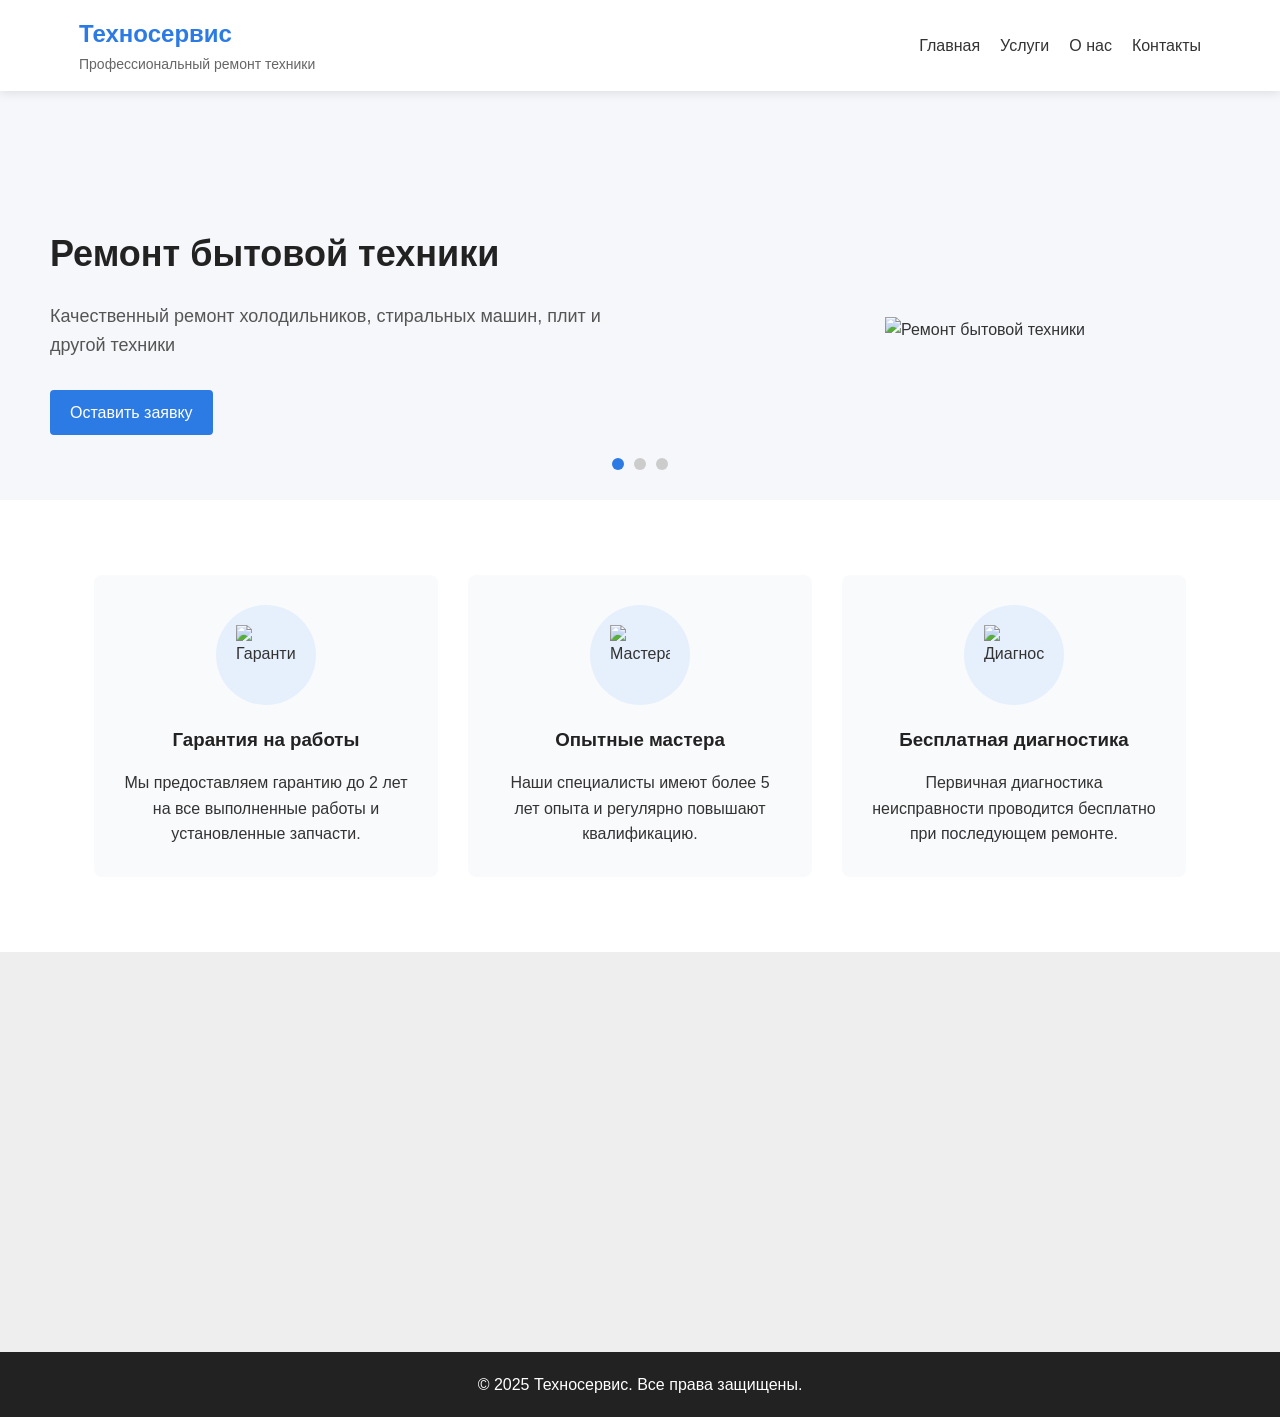
==== index.html @ a93a63fd "Add files via upload" ====
<!DOCTYPE html>
<html lang="ru">
<head>
    <meta charset="UTF-8">
    <meta name="viewport" content="width=device-width, initial-scale=1.0">
    <title>Техносервис - ремонт техники любой сложности</title>
    <link rel="stylesheet" href="styles.css">
</head>
<body>
    <header class="header">
        <div class="container">
            <div class="logo">
                <h1>Техносервис</h1>
                <p>Профессиональный ремонт техники</p>
            </div>
            <nav class="nav">
                <ul>
                    <li><a href="index.html">Главная</a></li>
                    <li><a href="services.html">Услуги</a></li>
                    <li><a href="#">О нас</a></li>
                    <li><a href="#">Контакты</a></li>
                </ul>
            </nav>
        </div>
    </header>

    <section class="slider">
        <div class="slider-container">
            <div class="slide active">
                <div class="slide-content">
                    <h2>Ремонт бытовой техники</h2>
                    <p>Качественный ремонт холодильников, стиральных машин, плит и другой техники</p>
                    <a href="services.html#contact-form" class="btn">Оставить заявку</a>
                </div>
                <div class="slide-image">
                    <img src="https://avatars.mds.yandex.net/get-altay/5115998/2a0000018f51aba031b1cdc7cc3578f9920d/XXL_height" alt="Ремонт бытовой техники">
                </div>
            </div>
        </div>
        <div class="slider-dots">
            <span class="dot active"></span>
            <span class="dot"></span>
            <span class="dot"></span>
        </div>
    </section>

    <section class="info-blocks">
        <div class="container">
            <div class="info-block">
                <div class="info-icon">
                    <img src="https://promotors.pro/wp-content/uploads/2017/08/garantee357x200.png" alt="Гарантия">
                </div>
                <h3>Гарантия на работы</h3>
                <p>Мы предоставляем гарантию до 2 лет на все выполненные работы и установленные запчасти.</p>
            </div>

            <div class="info-block">
                <div class="info-icon">
                    <img src="https://cdn1.youla.io/files/images/780_780/66/e1/66e10d3e5dd6096e0c0e6bc4-2.jpg" alt="Мастера">
                </div>
                <h3>Опытные мастера</h3>
                <p>Наши специалисты имеют более 5 лет опыта и регулярно повышают квалификацию.</p>
            </div>

            <div class="info-block">
                <div class="info-icon">
                    <img src="https://i.pinimg.com/originals/7c/2d/0a/7c2d0a5a8f4198f3ad73e73810cd839d.jpg" alt="Диагностика">
                </div>
                <h3>Бесплатная диагностика</h3>
                <p>Первичная диагностика неисправности проводится бесплатно при последующем ремонте.</p>
            </div>
        </div>
    </section>

    <div class="map-placeholder"></div>

    <footer class="footer">
        <div class="container">
            <p>© 2025 Техносервис. Все права защищены.</p>
        </div>
    </footer>
</body>
</html>
---- styles.css ----
* {
    margin: 0;
    padding: 0;
    box-sizing: border-box;
    font-family: 'Arial', sans-serif;
}

body {
    line-height: 1.6;
    color: #333;
}

.container {
    width: 90%;
    max-width: 1200px;
    margin: 0 auto;
    padding: 0 15px;
}

.btn {
    display: inline-block;
    padding: 10px 20px;
    background-color: #2c7be5;
    color: white;
    text-decoration: none;
    border-radius: 4px;
    transition: background-color 0.3s;
    border: none;
    cursor: pointer;
    font-size: 16px;
}

.btn:hover {
    background-color: #1a68d1;
}

.header {
    background-color: #fff;
    box-shadow: 0 2px 10px rgba(0, 0, 0, 0.1);
    padding: 15px 0;
    position: fixed;
    width: 100%;
    z-index: 1000;
}

.header .container {
    display: flex;
    justify-content: space-between;
    align-items: center;
}

.logo h1 {
    color: #2c7be5;
    font-size: 24px;
}

.logo p {
    font-size: 14px;
    color: #666;
}

.nav ul {
    display: flex;
    list-style: none;
}

.nav ul li {
    margin-left: 20px;
}

.nav ul li a {
    text-decoration: none;
    color: #333;
    font-weight: 500;
    transition: color 0.3s;
}

.nav ul li a:hover {
    color: #2c7be5;
}

.slider {
    padding-top: 80px;
    height: 500px;
    background-color: #f5f7fa;
    position: relative;
    overflow: hidden;
}

.slide {
    display: flex;
    align-items: center;
    justify-content: space-between;
    height: 100%;
    position: absolute;
    width: 100%;
}

.slide-content {
    flex: 1;
    padding: 0 50px;
}

.slide-content h2 {
    font-size: 36px;
    margin-bottom: 20px;
    color: #222;
}

.slide-content p {
    font-size: 18px;
    margin-bottom: 30px;
    color: #555;
}

.slide-image {
    flex: 1;
    height: 100%;
    display: flex;
    align-items: center;
    justify-content: center;
}

.slide-image img {
    max-height: 80%;
    max-width: 80%;
    object-fit: contain;
}

.slider-dots {
    position: absolute;
    bottom: 30px;
    left: 50%;
    transform: translateX(-50%);
    display: flex;
}

.dot {
    width: 12px;
    height: 12px;
    border-radius: 50%;
    background-color: #ccc;
    margin: 0 5px;
    cursor: pointer;
}

.dot.active {
    background-color: #2c7be5;
}

.info-blocks {
    padding: 60px 0;
    background-color: #fff;
}

.info-blocks .container {
    display: flex;
    justify-content: space-between;
    flex-wrap: wrap;
}

.info-block {
    flex: 1;
    min-width: 250px;
    margin: 15px;
    padding: 30px;
    text-align: center;
    background-color: #f9fafc;
    border-radius: 8px;
    transition: transform 0.3s, box-shadow 0.3s;
}

.info-block:hover {
    transform: translateY(-5px);
    box-shadow: 0 5px 15px rgba(0, 0, 0, 0.1);
}

.info-icon {
    width: 100px;
    height: 100px;
    margin: 0 auto 20px;
    display: flex;
    align-items: center;
    justify-content: center;
    background-color: #e6f0fd;
    border-radius: 50%;
}

.info-icon img {
    width: 60px;
    height: 60px;
    object-fit: contain;
}

.info-block h3 {
    margin-bottom: 15px;
    color: #222;
}

.services {
    padding: 80px 0 40px;
    background-color: #f5f7fa;
}

.section-title {
    text-align: center;
    margin-bottom: 40px;
    font-size: 32px;
    color: #222;
}

.search-container {
    display: flex;
    margin-bottom: 20px;
}

.search-input {
    flex: 1;
    padding: 10px 15px;
    border: 1px solid #ddd;
    border-radius: 4px 0 0 4px;
    font-size: 16px;
}

.sort-options {
    display: flex;
    gap: 10px;
    margin-bottom: 20px;
    flex-wrap: wrap;
}

.sort-btn {
    padding: 8px 15px;
    background-color: #f0f4f9;
    border: 1px solid #ddd;
    border-radius: 4px;
    cursor: pointer;
    transition: all 0.3s;
}

.sort-btn:hover {
    background-color: #e0e8f0;
}

.services-grid {
    display: grid;
    grid-template-columns: repeat(auto-fill, minmax(300px, 1fr));
    gap: 30px;
    margin-bottom: 40px;
}

.service-card {
    background-color: #fff;
    border-radius: 8px;
    padding: 25px;
    box-shadow: 0 3px 10px rgba(0, 0, 0, 0.1);
    transition: transform 0.3s;
}

.service-card:hover {
    transform: translateY(-5px);
}

.service-card h3 {
    margin-bottom: 15px;
    color: #222;
}

.service-card p {
    margin-bottom: 15px;
    color: #555;
}

.service-meta {
    display: flex;
    justify-content: space-between;
    margin-bottom: 15px;
}

.service-price {
    font-weight: bold;
    color: #2c7be5;
}

.service-time {
    color: #666;
}

.contact-form {
    padding: 60px 0;
    background-color: #fff;
}

.form {
    max-width: 500px;
    margin: 0 auto;
    display: grid;
    gap: 15px;
}

.form input,
.form select,
.form textarea {
    padding: 12px 15px;
    border: 1px solid #ddd;
    border-radius: 4px;
    font-size: 16px;
    width: 100%;
}

.form textarea {
    min-height: 120px;
    resize: vertical;
}

.footer {
    background-color: #222;
    color: #fff;
    padding: 20px 0;
    text-align: center;
}

.map-placeholder {
    height: 400px;
    background-color: #eee;
}
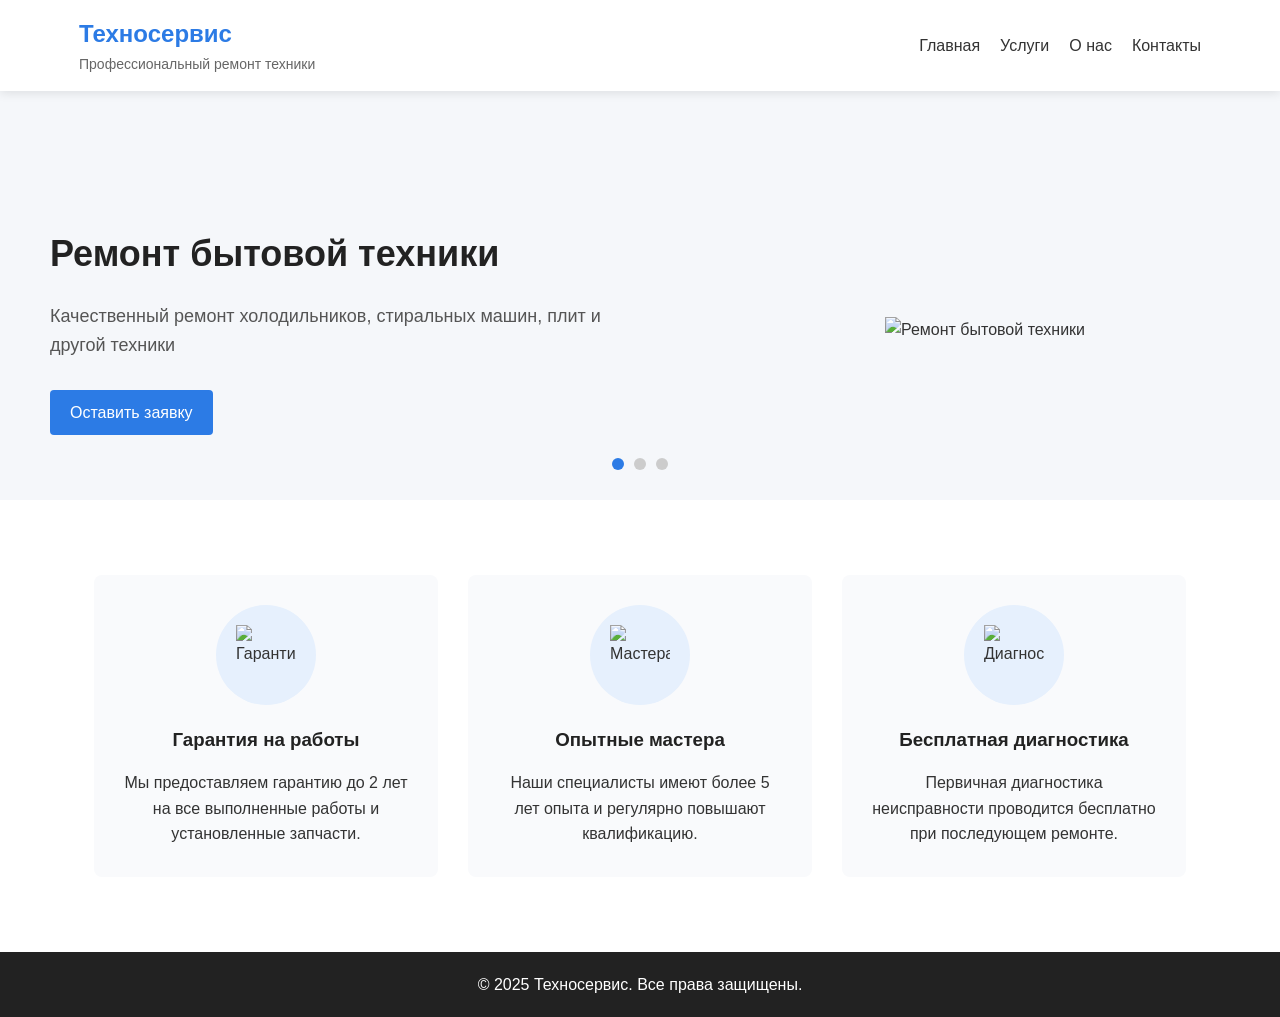
==== commit 2de5cb4f: "Add files via upload" ====
--- a/index.html
+++ b/index.html
@@ -17,8 +17,8 @@
                 <ul>
                     <li><a href="index.html">Главная</a></li>
                     <li><a href="services.html">Услуги</a></li>
-                    <li><a href="#">О нас</a></li>
-                    <li><a href="#">Контакты</a></li>
+                    <li><a href="about.html">О нас</a></li>
+                    <li><a href="contacts.html">Контакты</a></li>
                 </ul>
             </nav>
         </div>
@@ -30,10 +30,10 @@
                 <div class="slide-content">
                     <h2>Ремонт бытовой техники</h2>
                     <p>Качественный ремонт холодильников, стиральных машин, плит и другой техники</p>
-                    <a href="services.html#contact-form" class="btn">Оставить заявку</a>
+                    <a href="contacts.html" class="btn">Оставить заявку</a>
                 </div>
                 <div class="slide-image">
-                    <img src="https://avatars.mds.yandex.net/get-altay/5115998/2a0000018f51aba031b1cdc7cc3578f9920d/XXL_height" alt="Ремонт бытовой техники">
+                    <img src="https://avatars.mds.yandex.net/get-altay/5115998/2a0000018f51aba031b1cdc7cc3578f9920d/XXL_height" alt="Ремонт бытовой техники" loading="lazy">
                 </div>
             </div>
         </div>
@@ -48,7 +48,7 @@
         <div class="container">
             <div class="info-block">
                 <div class="info-icon">
-                    <img src="https://promotors.pro/wp-content/uploads/2017/08/garantee357x200.png" alt="Гарантия">
+                    <img src="https://promotors.pro/wp-content/uploads/2017/08/garantee357x200.png" alt="Гарантия" loading="lazy">
                 </div>
                 <h3>Гарантия на работы</h3>
                 <p>Мы предоставляем гарантию до 2 лет на все выполненные работы и установленные запчасти.</p>
@@ -56,7 +56,7 @@
 
             <div class="info-block">
                 <div class="info-icon">
-                    <img src="https://cdn1.youla.io/files/images/780_780/66/e1/66e10d3e5dd6096e0c0e6bc4-2.jpg" alt="Мастера">
+                    <img src="https://cdn1.youla.io/files/images/780_780/66/e1/66e10d3e5dd6096e0c0e6bc4-2.jpg" alt="Мастера" loading="lazy">
                 </div>
                 <h3>Опытные мастера</h3>
                 <p>Наши специалисты имеют более 5 лет опыта и регулярно повышают квалификацию.</p>
@@ -64,15 +64,13 @@
 
             <div class="info-block">
                 <div class="info-icon">
-                    <img src="https://i.pinimg.com/originals/7c/2d/0a/7c2d0a5a8f4198f3ad73e73810cd839d.jpg" alt="Диагностика">
+                    <img src="https://i.pinimg.com/originals/7c/2d/0a/7c2d0a5a8f4198f3ad73e73810cd839d.jpg" alt="Диагностика" loading="lazy">
                 </div>
                 <h3>Бесплатная диагностика</h3>
                 <p>Первичная диагностика неисправности проводится бесплатно при последующем ремонте.</p>
             </div>
         </div>
     </section>
-
-    <div class="map-placeholder"></div>
 
     <footer class="footer">
         <div class="container">
--- a/styles.css
+++ b/styles.css
@@ -255,6 +255,8 @@
     padding: 25px;
     box-shadow: 0 3px 10px rgba(0, 0, 0, 0.1);
     transition: transform 0.3s;
+    display: flex;
+    flex-direction: column;
 }
 
 .service-card:hover {
@@ -269,6 +271,7 @@
 .service-card p {
     margin-bottom: 15px;
     color: #555;
+    flex-grow: 1;
 }
 
 .service-meta {
@@ -286,31 +289,9 @@
     color: #666;
 }
 
-.contact-form {
-    padding: 60px 0;
-    background-color: #fff;
-}
-
-.form {
-    max-width: 500px;
-    margin: 0 auto;
-    display: grid;
-    gap: 15px;
-}
-
-.form input,
-.form select,
-.form textarea {
-    padding: 12px 15px;
-    border: 1px solid #ddd;
-    border-radius: 4px;
-    font-size: 16px;
-    width: 100%;
-}
-
-.form textarea {
-    min-height: 120px;
-    resize: vertical;
+.service-card .btn {
+    align-self: flex-start;
+    margin-top: auto;
 }
 
 .footer {
@@ -320,7 +301,253 @@
     text-align: center;
 }
 
-.map-placeholder {
+/* About page styles */
+.about-section {
+    padding: 80px 0 40px;
+    background-color: #fff;
+}
+
+.about-content {
+    display: flex;
+    gap: 40px;
+    align-items: center;
+    margin-bottom: 60px;
+}
+
+.about-text {
+    flex: 1;
+}
+
+.about-text h3 {
+    margin: 25px 0 15px;
+    color: #222;
+}
+
+.about-text ul {
+    margin-left: 20px;
+    margin-bottom: 20px;
+}
+
+.about-text li {
+    margin-bottom: 10px;
+}
+
+.about-image {
+    flex: 1;
+}
+
+.about-image img {
+    width: 100%;
+    border-radius: 8px;
+    box-shadow: 0 5px 15px rgba(0, 0, 0, 0.1);
+}
+
+.team-section {
+    padding: 60px 0;
+    background-color: #f5f7fa;
+}
+
+.team-grid {
+    display: grid;
+    grid-template-columns: repeat(auto-fill, minmax(300px, 1fr));
+    gap: 30px;
+}
+
+.team-member {
+    background-color: #fff;
+    padding: 25px;
+    border-radius: 8px;
+    box-shadow: 0 3px 10px rgba(0, 0, 0, 0.1);
+    text-align: center;
+}
+
+.member-photo {
+    width: 150px;
+    height: 150px;
+    border-radius: 50%;
+    overflow: hidden;
+    margin: 0 auto 20px;
+    border: 3px solid #e6f0fd;
+}
+
+.member-photo img {
+    width: 100%;
+    height: 100%;
+    object-fit: cover;
+}
+
+.team-member h3 {
+    margin-bottom: 5px;
+    color: #222;
+}
+
+.position {
+    color: #2c7be5;
+    font-weight: bold;
+    margin-bottom: 5px;
+}
+
+.contacts {
+    margin-bottom: 5px;
+    color: #555;
+}
+
+.contacts a {
+    color: inherit;
+    text-decoration: none;
+    transition: color 0.3s;
+}
+
+.contacts a:hover {
+    color: #2c7be5;
+}
+
+.experience {
+    margin-bottom: 15px;
+    color: #666;
+    font-style: italic;
+}
+
+.team-member .btn {
+    margin-top: 15px;
+}
+
+/* Contact page styles */
+.contact-page {
+    padding: 80px 0;
+    background-color: #fff;
+}
+
+.contact-container {
+    display: flex;
+    gap: 40px;
+    margin-bottom: 50px;
+}
+
+.contact-info, .contact-form {
+    flex: 1;
+    background-color: #f9fafc;
+    padding: 30px;
+    border-radius: 8px;
+    box-shadow: 0 3px 10px rgba(0, 0, 0, 0.1);
+}
+
+.contact-info h3, .contact-form h3 {
+    margin-bottom: 25px;
+    color: #222;
+    font-size: 24px;
+}
+
+.info-item {
+    margin-bottom: 20px;
+}
+
+.info-item h4 {
+    color: #2c7be5;
+    margin-bottom: 5px;
+    font-size: 18px;
+}
+
+.social-links {
+    margin-top: 30px;
+}
+
+.social-icons {
+    display: flex;
+    gap: 15px;
+    margin-top: 10px;
+}
+
+.social-icons a {
+    transition: transform 0.3s;
+}
+
+.social-icons a:hover {
+    transform: scale(1.1);
+}
+
+.form-group {
+    margin-bottom: 20px;
+}
+
+.form-group label {
+    display: block;
+    margin-bottom: 8px;
+    font-weight: 500;
+}
+
+.form-group input,
+.form-group textarea {
+    width: 100%;
+    padding: 12px 15px;
+    border: 1px solid #ddd;
+    border-radius: 4px;
+    font-size: 16px;
+}
+
+.form-group textarea {
+    min-height: 120px;
+    resize: vertical;
+}
+
+.map-container {
+    margin-top: 40px;
+}
+
+.map-container h3 {
+    margin-bottom: 20px;
+    color: #222;
+    font-size: 24px;
+}
+
+.static-map {
+    width: 100%;
     height: 400px;
-    background-color: #eee;
+    object-fit: cover;
+    border-radius: 8px;
+    box-shadow: 0 3px 10px rgba(0, 0, 0, 0.1);
+}
+
+/* Responsive styles */
+@media (max-width: 768px) {
+    .header .container {
+        flex-direction: column;
+        text-align: center;
+    }
+    
+    .nav ul {
+        margin-top: 15px;
+        justify-content: center;
+    }
+    
+    .nav ul li {
+        margin: 0 10px;
+    }
+    
+    .slide {
+        flex-direction: column;
+        text-align: center;
+        padding: 40px 20px;
+    }
+    
+    .slide-content {
+        padding: 0;
+        margin-bottom: 30px;
+    }
+    
+    .about-content {
+        flex-direction: column;
+    }
+    
+    .about-image {
+        margin-top: 30px;
+    }
+    
+    .info-block {
+        min-width: 100%;
+    }
+
+    .contact-container {
+        flex-direction: column;
+    }
 }
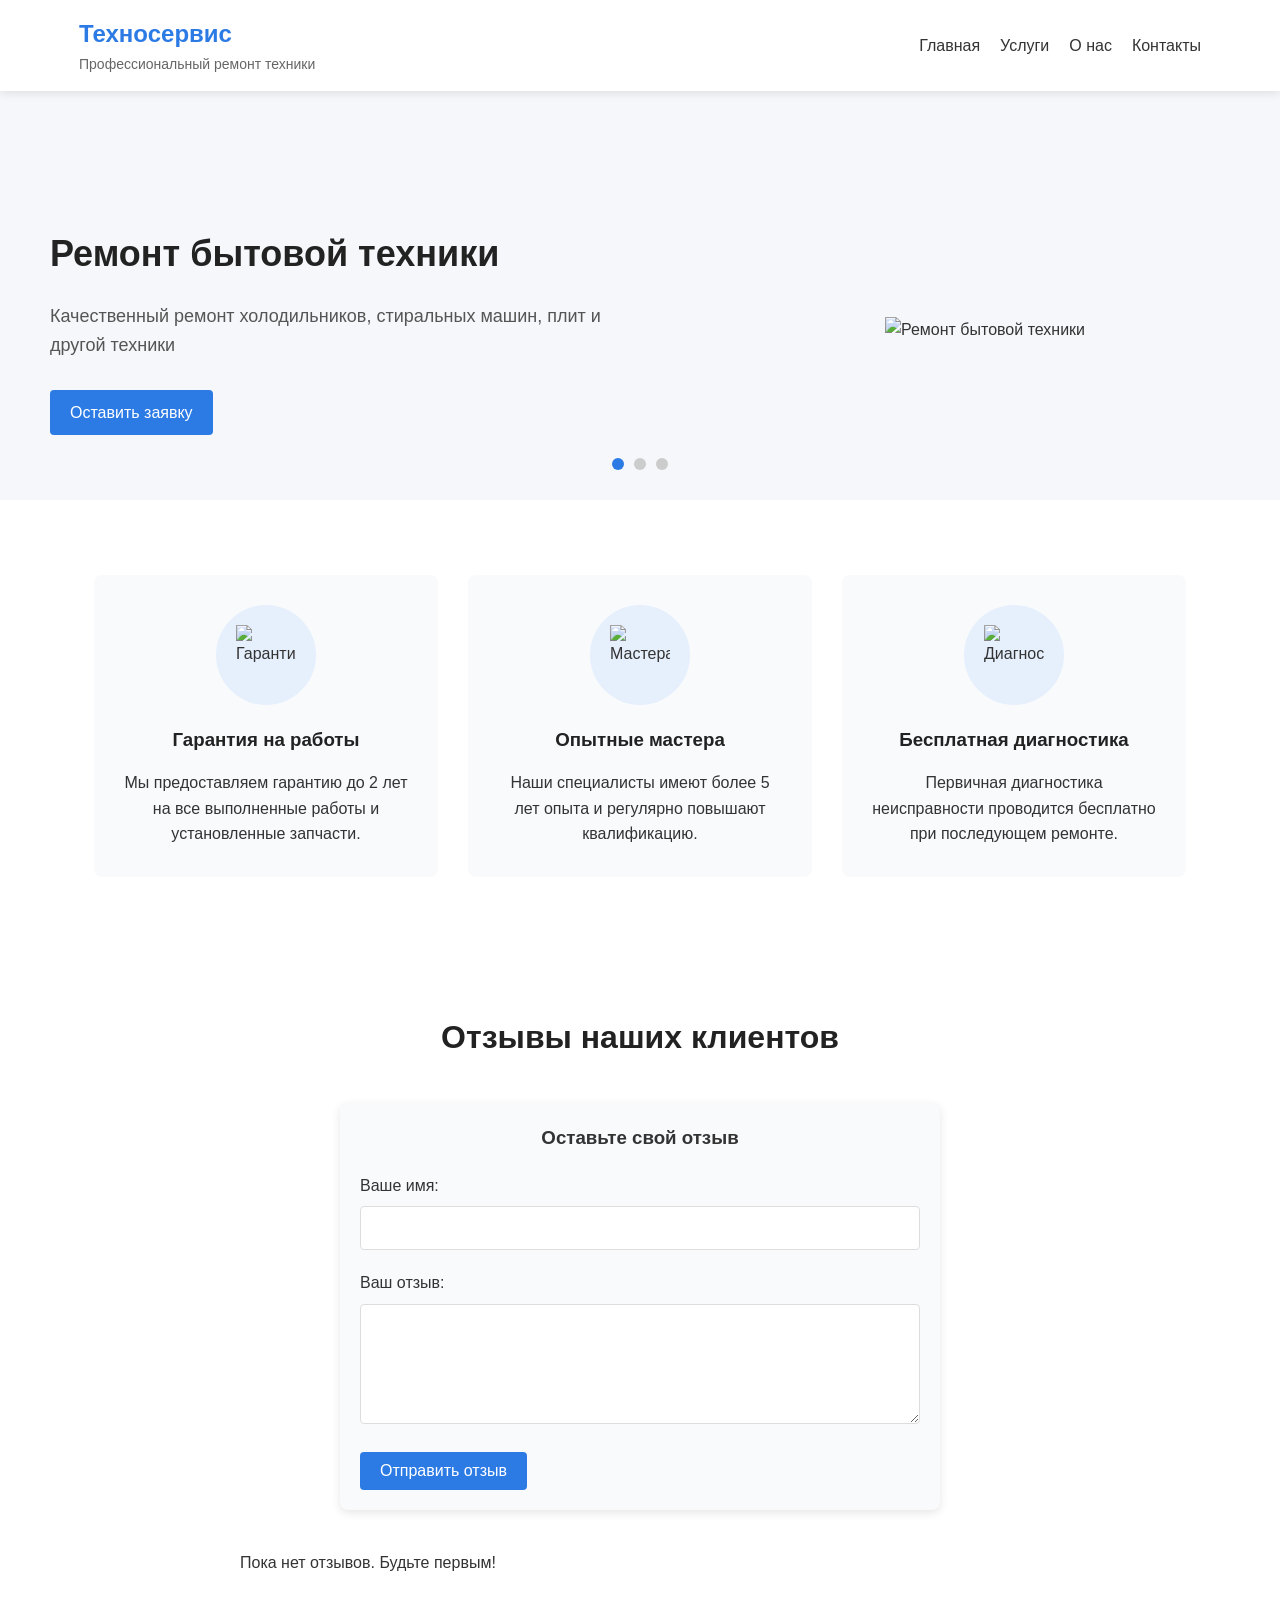
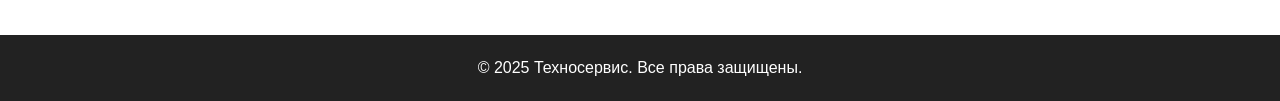
==== commit e4f4a5c8: "Add files via upload" ====
--- a/index.html
+++ b/index.html
@@ -33,7 +33,29 @@
                     <a href="contacts.html" class="btn">Оставить заявку</a>
                 </div>
                 <div class="slide-image">
-                    <img src="https://avatars.mds.yandex.net/get-altay/5115998/2a0000018f51aba031b1cdc7cc3578f9920d/XXL_height" alt="Ремонт бытовой техники" loading="lazy">
+                    <img src="https://avatars.mds.yandex.net/get-altay/5115998/2a0000018f51aba031b1cdc7cc3578f9920d/XXL_height" alt="Ремонт бытовой техники" loading="lazy" class="enlargeable-image">
+                </div>
+            </div>
+            
+            <div class="slide">
+                <div class="slide-content">
+                    <h2>Профессиональные мастера</h2>
+                    <p>Наши специалисты с опытом работы более 5 лет быстро устранят любую неисправность</p>
+                    <a href="about.html" class="btn">О команде</a>
+                </div>
+                <div class="slide-image">
+                    <img src="https://avatars.mds.yandex.net/get-altay/4464784/2a0000017b1bcd5c0a9c5d2c1c9d0c8a7a2e/XXL_height" alt="Наши мастера" loading="lazy" class="enlargeable-image">
+                </div>
+            </div>
+            
+            <div class="slide">
+                <div class="slide-content">
+                    <h2>Гарантия качества</h2>
+                    <p>Мы предоставляем гарантию до 2 лет на все выполненные работы и установленные запчасти</p>
+                    <a href="services.html" class="btn">Наши услуги</a>
+                </div>
+                <div class="slide-image">
+                    <img src="https://promotors.pro/wp-content/uploads/2017/08/garantee357x200.png" alt="Гарантия качества" loading="lazy" class="enlargeable-image">
                 </div>
             </div>
         </div>
@@ -46,28 +68,52 @@
 
     <section class="info-blocks">
         <div class="container">
-            <div class="info-block">
+            <div class="info-block animate-on-scroll">
                 <div class="info-icon">
-                    <img src="https://promotors.pro/wp-content/uploads/2017/08/garantee357x200.png" alt="Гарантия" loading="lazy">
+                    <img src="https://promotors.pro/wp-content/uploads/2017/08/garantee357x200.png" alt="Гарантия" loading="lazy" class="enlargeable-image">
                 </div>
                 <h3>Гарантия на работы</h3>
                 <p>Мы предоставляем гарантию до 2 лет на все выполненные работы и установленные запчасти.</p>
             </div>
 
-            <div class="info-block">
+            <div class="info-block animate-on-scroll">
                 <div class="info-icon">
-                    <img src="https://cdn1.youla.io/files/images/780_780/66/e1/66e10d3e5dd6096e0c0e6bc4-2.jpg" alt="Мастера" loading="lazy">
+                    <img src="https://cdn1.youla.io/files/images/780_780/66/e1/66e10d3e5dd6096e0c0e6bc4-2.jpg" alt="Мастера" loading="lazy" class="enlargeable-image">
                 </div>
                 <h3>Опытные мастера</h3>
                 <p>Наши специалисты имеют более 5 лет опыта и регулярно повышают квалификацию.</p>
             </div>
 
-            <div class="info-block">
+            <div class="info-block animate-on-scroll">
                 <div class="info-icon">
-                    <img src="https://i.pinimg.com/originals/7c/2d/0a/7c2d0a5a8f4198f3ad73e73810cd839d.jpg" alt="Диагностика" loading="lazy">
+                    <img src="https://i.pinimg.com/originals/7c/2d/0a/7c2d0a5a8f4198f3ad73e73810cd839d.jpg" alt="Диагностика" loading="lazy" class="enlargeable-image">
                 </div>
                 <h3>Бесплатная диагностика</h3>
                 <p>Первичная диагностика неисправности проводится бесплатно при последующем ремонте.</p>
+            </div>
+        </div>
+    </section>
+
+    <section class="reviews-section">
+        <div class="container">
+            <h2 class="section-title animate-on-scroll">Отзывы наших клиентов</h2>
+            
+            <div class="review-form animate-on-scroll">
+                <h3>Оставьте свой отзыв</h3>
+                <form id="reviewForm">
+                    <div class="form-group">
+                        <label for="reviewName">Ваше имя:</label>
+                        <input type="text" id="reviewName" name="name" required>
+                    </div>
+                    <div class="form-group">
+                        <label for="reviewText">Ваш отзыв:</label>
+                        <textarea id="reviewText" name="review" rows="4" required></textarea>
+                    </div>
+                    <button type="submit" class="btn">Отправить отзыв</button>
+                </form>
+            </div>
+            
+            <div class="reviews-container" id="reviewsContainer">
             </div>
         </div>
     </section>
@@ -77,5 +123,14 @@
             <p>© 2025 Техносервис. Все права защищены.</p>
         </div>
     </footer>
+    
+    <div id="imageModal" class="modal">
+        <span class="close">&times;</span>
+        <img class="modal-content" id="modalImage">
+    </div>
+    
+    <script src="modal.js"></script>
+    <script src="reviews.js"></script>
+    <script src="script.js"></script>
 </body>
 </html>
--- a/styles.css
+++ b/styles.css
@@ -301,7 +301,6 @@
     text-align: center;
 }
 
-/* About page styles */
 .about-section {
     padding: 80px 0 40px;
     background-color: #fff;
@@ -412,7 +411,6 @@
     margin-top: 15px;
 }
 
-/* Contact page styles */
 .contact-page {
     padding: 80px 0;
     background-color: #fff;
@@ -508,7 +506,6 @@
     box-shadow: 0 3px 10px rgba(0, 0, 0, 0.1);
 }
 
-/* Responsive styles */
 @media (max-width: 768px) {
     .header .container {
         flex-direction: column;
@@ -550,4 +547,141 @@
     .contact-container {
         flex-direction: column;
     }
+}
+.animate-on-scroll {
+    opacity: 0;
+    transform: translateY(30px);
+    transition: opacity 0.6s ease-out, transform 0.6s ease-out;
+}
+
+.animate-on-scroll.animated {
+    opacity: 1;
+    transform: translateY(0);
+}
+
+.prev-btn, .next-btn {
+    position: absolute;
+    top: 50%;
+    transform: translateY(-50%);
+    width: 50px;
+    height: 50px;
+    background-color: rgba(0, 0, 0, 0.5);
+    color: white;
+    border: none;
+    border-radius: 50%;
+    font-size: 20px;
+    cursor: pointer;
+    z-index: 10;
+    transition: background-color 0.3s;
+}
+
+.prev-btn:hover, .next-btn:hover {
+    background-color: rgba(0, 0, 0, 0.8);
+}
+
+.prev-btn {
+    left: 20px;
+}
+
+.next-btn {
+    right: 20px;
+}
+
+.slide {
+    display: none;
+    align-items: center;
+    justify-content: space-between;
+    height: 100%;
+    position: absolute;
+    width: 100%;
+}
+
+.slide.active {
+    display: flex;
+}
+
+.modal {
+    display: none;
+    position: fixed;
+    z-index: 2000;
+    left: 0;
+    top: 0;
+    width: 100%;
+    height: 100%;
+    background-color: rgba(0, 0, 0, 0.9);
+    overflow: auto;
+}
+
+.modal-content {
+    margin: auto;
+    display: block;
+    width: 80%;
+    max-width: 800px;
+    max-height: 80vh;
+    margin-top: 10vh;
+}
+
+.close {
+    position: absolute;
+    top: 20px;
+    right: 35px;
+    color: #f1f1f1;
+    font-size: 40px;
+    font-weight: bold;
+    cursor: pointer;
+}
+
+.reviews-section {
+    padding: 60px 0;
+    background-color: #fff;
+}
+
+.review-form {
+    max-width: 600px;
+    margin: 0 auto 40px;
+    padding: 20px;
+    background-color: #f9fafc;
+    border-radius: 8px;
+    box-shadow: 0 3px 10px rgba(0, 0, 0, 0.1);
+}
+
+.review-form h3 {
+    margin-bottom: 20px;
+    text-align: center;
+}
+
+.reviews-container {
+    max-width: 800px;
+    margin: 0 auto;
+}
+
+.review {
+    background-color: #fff;
+    padding: 20px;
+    margin-bottom: 20px;
+    border-radius: 8px;
+    box-shadow: 0 3px 10px rgba(0, 0, 0, 0.1);
+}
+
+.review-header {
+    display: flex;
+    justify-content: space-between;
+    margin-bottom: 10px;
+    font-weight: bold;
+}
+
+.review-date {
+    color: #666;
+    font-size: 14px;
+}
+
+.animate-on-scroll {
+    opacity: 0;
+    transform: translateY(30px);
+    transition: opacity 0.6s ease-out, transform 0.6s ease-out;
+}
+
+.animate-on-scroll.animated {
+    opacity: 1;
+    transform: translateY(0);
 }
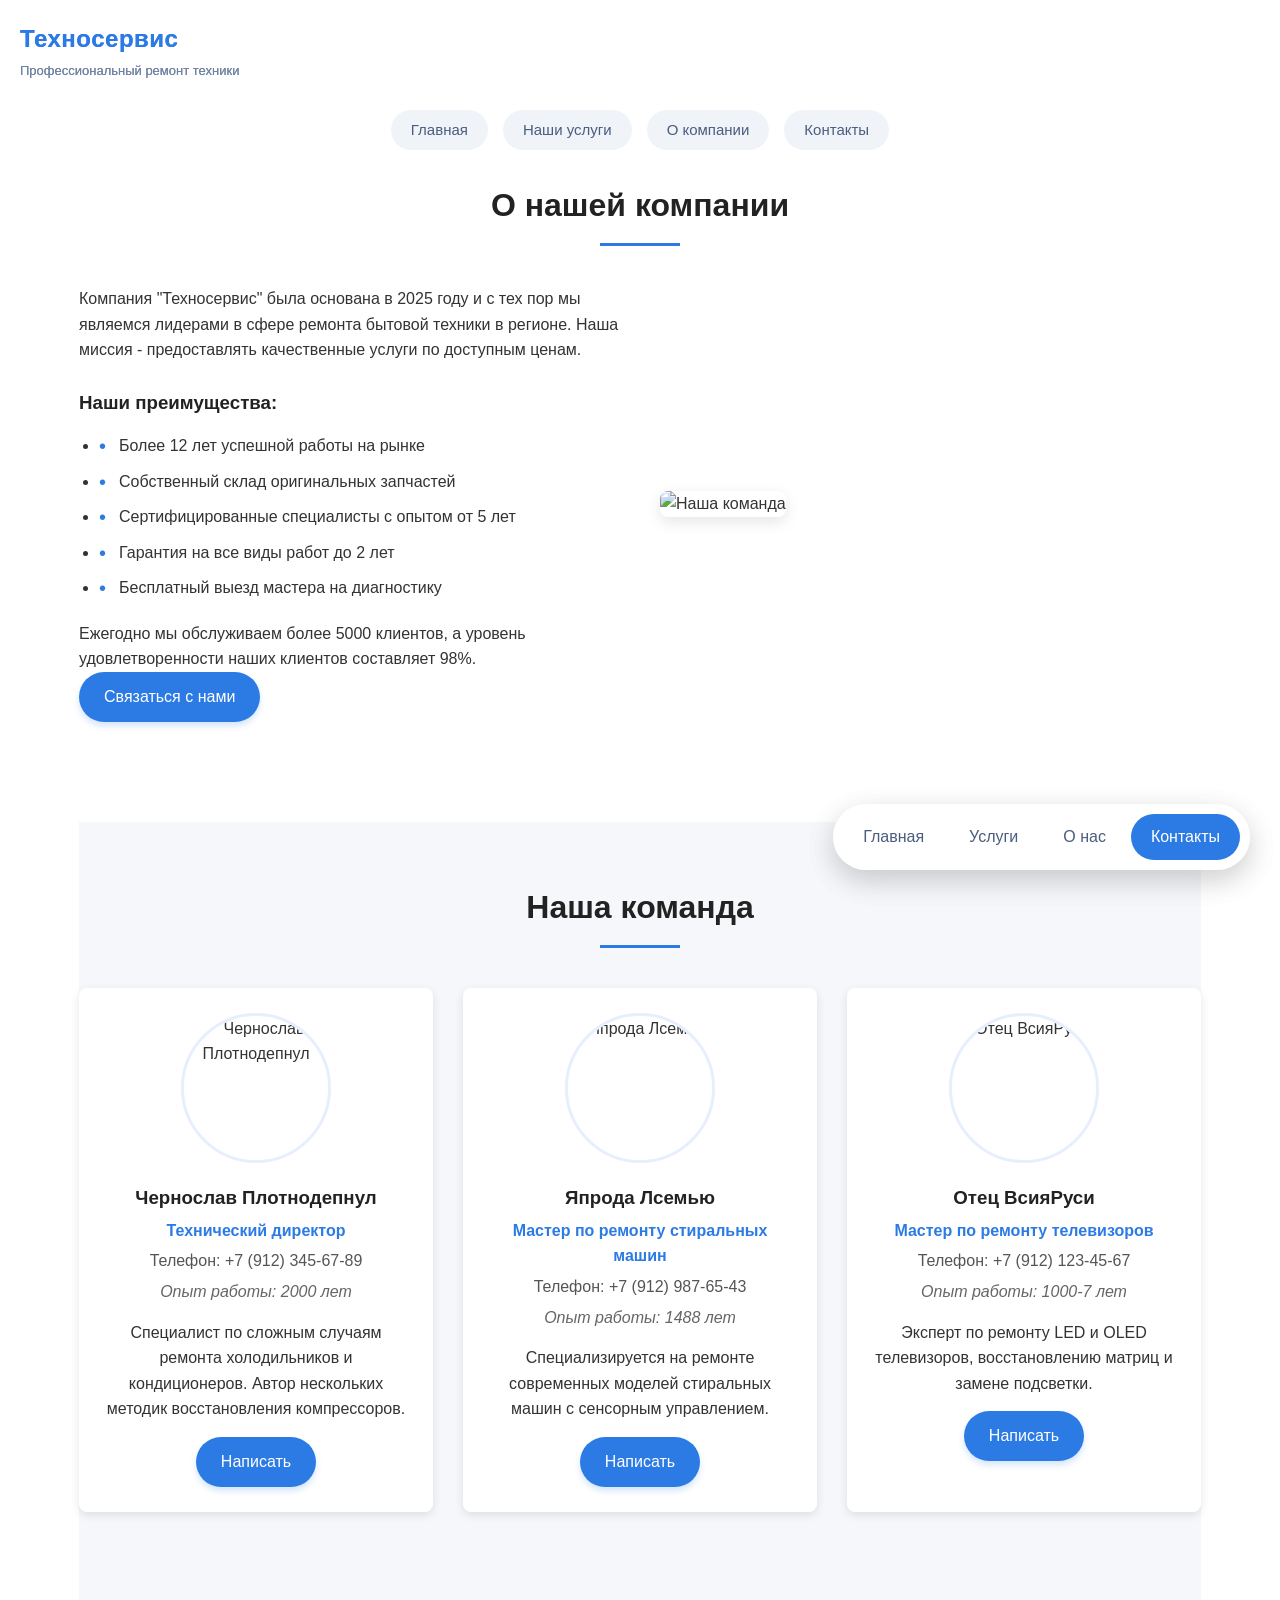
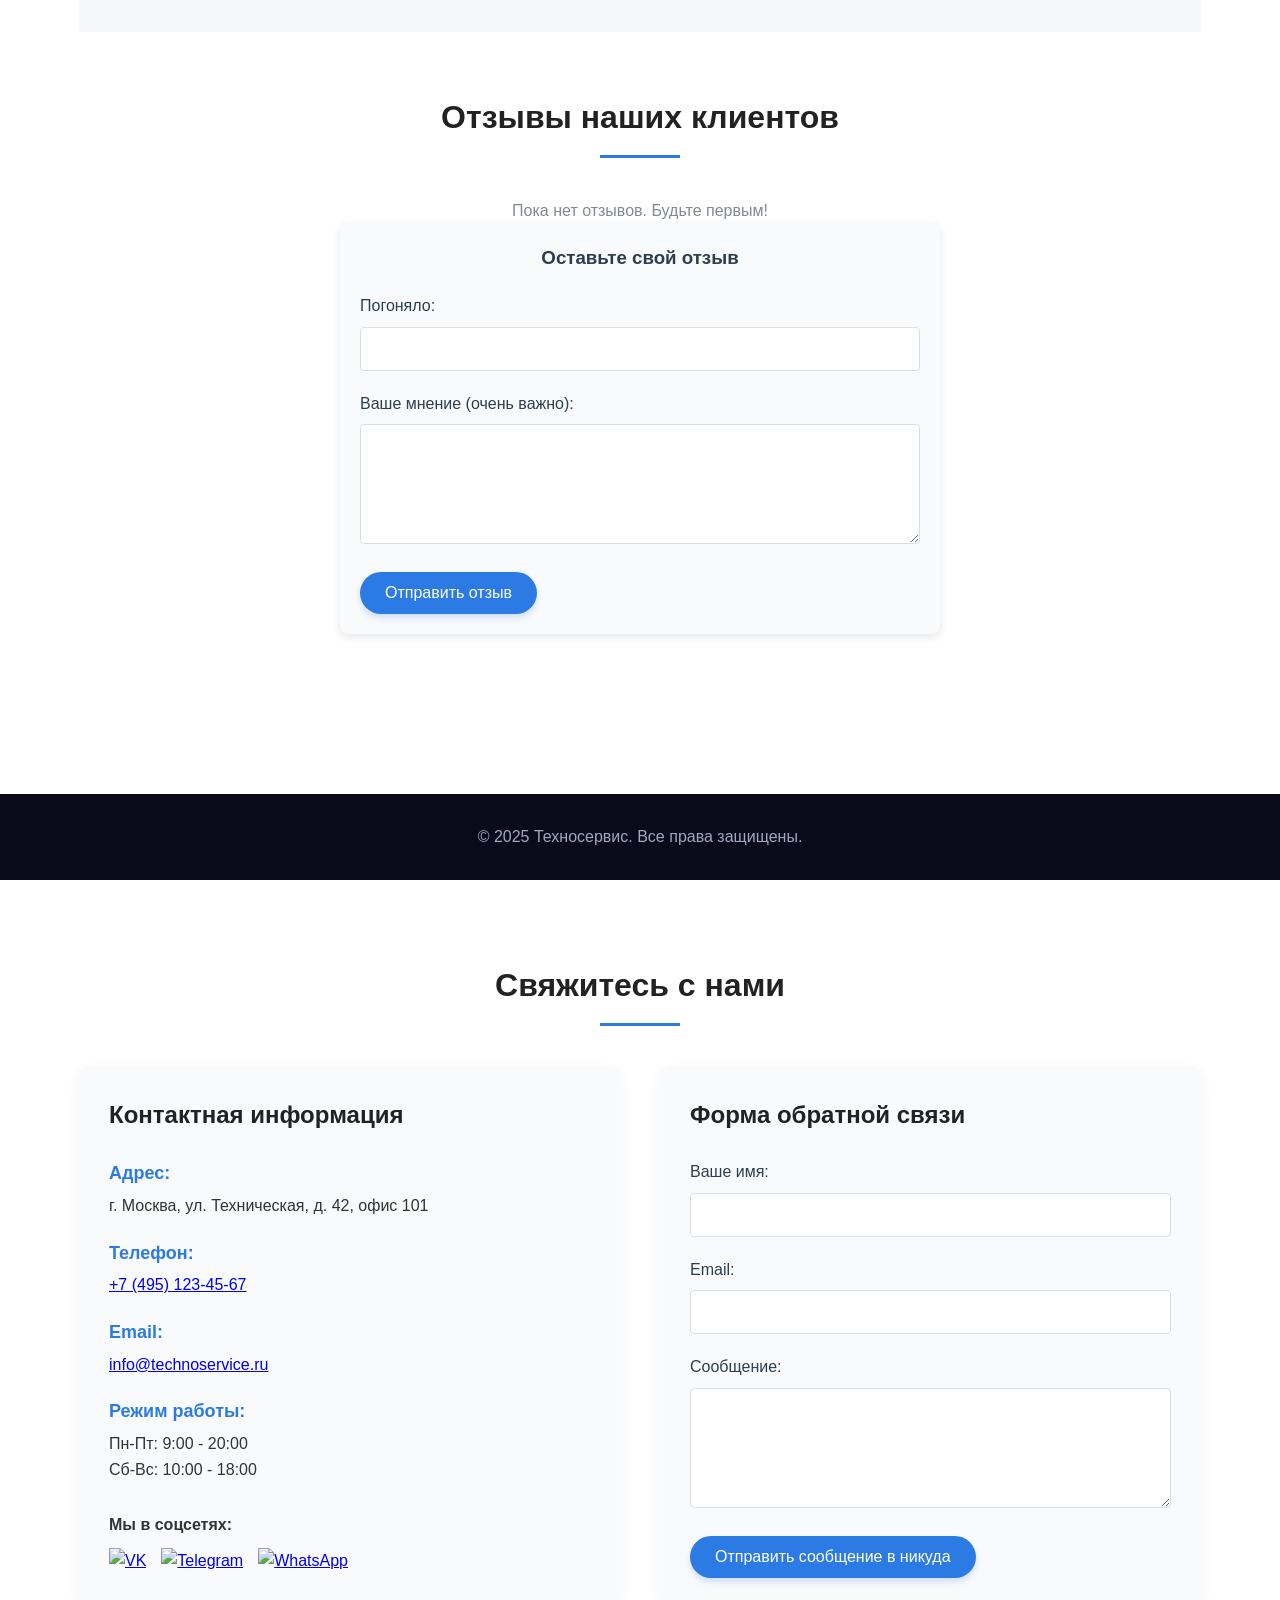
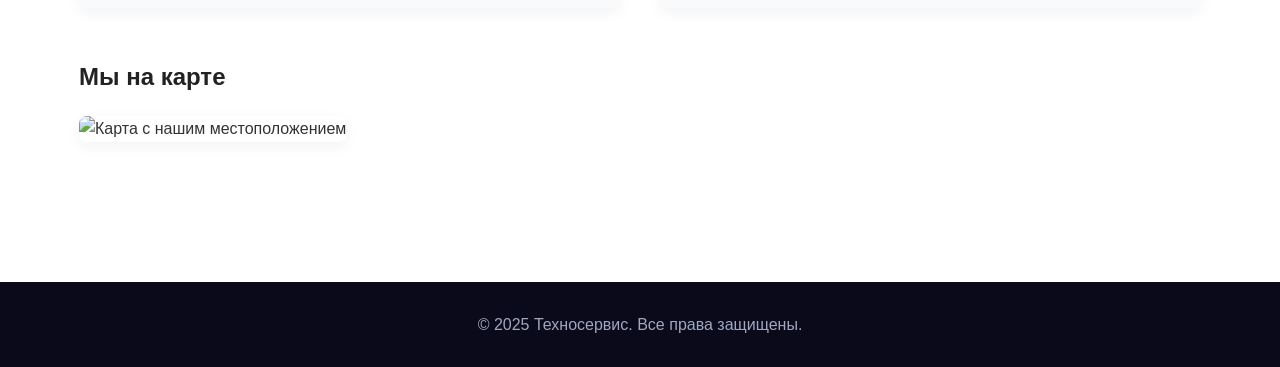
==== commit 5625d43d: "Add files via upload" ====
--- a/index.html
+++ b/index.html
@@ -3,134 +3,684 @@
 <head>
     <meta charset="UTF-8">
     <meta name="viewport" content="width=device-width, initial-scale=1.0">
-    <title>Техносервис - ремонт техники любой сложности</title>
-    <link rel="stylesheet" href="styles.css">
+    <title>О компании | Техносервис</title>
+    <style>
+        /* Общие стили */
+        body {
+            font-family: 'Segoe UI', Tahoma, Geneva, Verdana, sans-serif;
+            margin: 0;
+            padding: 0;
+            color: #333;
+            line-height: 1.6;
+        }
+        
+        .container {
+            width: 90%;
+            max-width: 1200px;
+            margin: 0 auto;
+            padding: 0 15px;
+        }
+        
+        .btn {
+            display: inline-block;
+            padding: 12px 25px;
+            background-color: #2c7be5;
+            color: white;
+            text-decoration: none;
+            border-radius: 30px;
+            transition: all 0.3s;
+            font-weight: 500;
+            border: none;
+            cursor: pointer;
+            font-size: 16px;
+            box-shadow: 0 4px 6px rgba(44, 123, 229, 0.2);
+        }
+        
+        .btn:hover {
+            background-color: #1a68d1;
+            transform: translateY(-2px);
+            box-shadow: 0 6px 8px rgba(44, 123, 229, 0.3);
+        }
+        
+        /* Стили для распределенных элементов навигации */
+        .page-header {
+            padding: 40px 0 20px;
+            background: linear-gradient(135deg, #f8f9fc 0%, #eef2f6 100%);
+            border-bottom: 1px solid #e0e6ed;
+        }
+        
+        .brand-corner {
+            position: absolute;
+            top: 20px;
+            left: 20px;
+            z-index: 100;
+        }
+        
+        .brand-corner h1 {
+            font-size: 24px;
+            color: #2c7be5;
+            margin: 0;
+            font-weight: 700;
+            letter-spacing: 0.5px;
+        }
+        
+        .brand-corner p {
+            font-size: 13px;
+            color: #6e84a3;
+            margin: 3px 0 0;
+        }
+        
+        .floating-nav {
+            position: fixed;
+            bottom: 30px;
+            right: 30px;
+            background: white;
+            border-radius: 50px;
+            padding: 10px;
+            box-shadow: 0 10px 30px rgba(0, 0, 0, 0.1);
+            z-index: 1000;
+            display: flex;
+            gap: 5px;
+        }
+        
+        .floating-nav a {
+            display: inline-block;
+            padding: 10px 20px;
+            color: #4a5d7e;
+            text-decoration: none;
+            font-weight: 500;
+            border-radius: 30px;
+            transition: all 0.3s;
+        }
+        
+        .floating-nav a:hover {
+            background: #f0f4f9;
+            color: #2c7be5;
+        }
+        
+        .floating-nav a.active {
+            background: #2c7be5;
+            color: white;
+        }
+        
+        .content-nav {
+            display: flex;
+            justify-content: center;
+            margin: 30px 0;
+            flex-wrap: wrap;
+            gap: 15px;
+        }
+        
+        .content-nav a {
+            padding: 8px 20px;
+            background: #f0f4f9;
+            color: #4a5d7e;
+            text-decoration: none;
+            border-radius: 20px;
+            font-size: 15px;
+            transition: all 0.3s;
+        }
+        
+        .content-nav a:hover {
+            background: #2c7be5;
+            color: white;
+        }
+        
+        /* Остальные стили страницы */
+        .section-title {
+            text-align: center;
+            margin-bottom: 40px;
+            font-size: 32px;
+            color: #222;
+            position: relative;
+            padding-bottom: 15px;
+        }
+        
+        .section-title::after {
+            content: '';
+            position: absolute;
+            bottom: 0;
+            left: 50%;
+            transform: translateX(-50%);
+            width: 80px;
+            height: 3px;
+            background: #2c7be5;
+        }
+        
+        .about-content {
+            display: flex;
+            gap: 40px;
+            align-items: center;
+            margin-bottom: 60px;
+        }
+        
+        .about-text {
+            flex: 1;
+        }
+        
+        .about-text h3 {
+            margin: 25px 0 15px;
+            color: #222;
+        }
+        
+        .about-text ul {
+            margin-left: 20px;
+            margin-bottom: 20px;
+        }
+        
+        .about-text li {
+            margin-bottom: 10px;
+            position: relative;
+            padding-left: 20px;
+        }
+        
+        .about-text li::before {
+            content: '•';
+            color: #2c7be5;
+            font-size: 20px;
+            position: absolute;
+            left: 0;
+            top: -3px;
+        }
+        
+        .about-image {
+            flex: 1;
+        }
+        
+        .about-image img {
+            width: 100%;
+            border-radius: 10px;
+            box-shadow: 0 15px 30px rgba(0, 0, 0, 0.1);
+            transition: transform 0.3s;
+        }
+        
+        .about-image img:hover {
+            transform: scale(1.02);
+        }
+        
+        .team-grid {
+            display: grid;
+            grid-template-columns: repeat(auto-fill, minmax(300px, 1fr));
+            gap: 30px;
+            margin-bottom: 60px;
+        }
+        
+        .team-member {
+            background-color: #fff;
+            padding: 30px;
+            border-radius: 10px;
+            box-shadow: 0 5px 15px rgba(0, 0, 0, 0.05);
+            text-align: center;
+            transition: transform 0.3s, box-shadow 0.3s;
+        }
+        
+        .team-member:hover {
+            transform: translateY(-5px);
+            box-shadow: 0 10px 25px rgba(0, 0, 0, 0.1);
+        }
+        
+        .member-photo {
+            width: 150px;
+            height: 150px;
+            border-radius: 50%;
+            overflow: hidden;
+            margin: 0 auto 20px;
+            border: 3px solid #e6f0fd;
+        }
+        
+        .member-photo img {
+            width: 100%;
+            height: 100%;
+            object-fit: cover;
+        }
+        
+        .team-member h3 {
+            margin-bottom: 5px;
+            color: #222;
+        }
+        
+        .position {
+            color: #2c7be5;
+            font-weight: bold;
+            margin-bottom: 5px;
+        }
+        
+        .contacts {
+            margin-bottom: 5px;
+            color: #555;
+        }
+        
+        .contacts a {
+            color: inherit;
+            text-decoration: none;
+            transition: color 0.3s;
+        }
+        
+        .contacts a:hover {
+            color: #2c7be5;
+        }
+        
+        .experience {
+            margin-bottom: 15px;
+            color: #666;
+            font-style: italic;
+        }
+        
+        /* Стили для раздела отзывов */
+        .reviews-section {
+            background-color: #f8fafd;
+            padding: 60px 0;
+            border-radius: 15px;
+            margin-bottom: 60px;
+        }
+        
+        .reviews-container {
+            max-width: 800px;
+            margin: 0 auto;
+        }
+        
+        .review {
+            background-color: #fff;
+            padding: 25px;
+            margin-bottom: 25px;
+            border-radius: 10px;
+            box-shadow: 0 5px 15px rgba(0, 0, 0, 0.05);
+            transition: transform 0.3s;
+        }
+        
+        .review:hover {
+            transform: translateY(-5px);
+        }
+        
+        .review-header {
+            display: flex;
+            justify-content: space-between;
+            margin-bottom: 15px;
+            align-items: center;
+        }
+        
+        .review-author {
+            font-weight: 600;
+            color: #2c3e50;
+        }
+        
+        .review-date {
+            color: #7f8c8d;
+            font-size: 14px;
+        }
+        
+        .review-text {
+            color: #34495e;
+            line-height: 1.7;
+        }
+        
+        .review-form {
+            background-color: #fff;
+            padding: 30px;
+            border-radius: 10px;
+            box-shadow: 0 5px 15px rgba(0, 0, 0, 0.05);
+            max-width: 600px;
+            margin: 40px auto 0;
+        }
+        
+        .review-form h3 {
+            text-align: center;
+            margin-bottom: 25px;
+            color: #2c3e50;
+        }
+        
+        .form-group {
+            margin-bottom: 20px;
+        }
+        
+        .form-group label {
+            display: block;
+            margin-bottom: 8px;
+            font-weight: 500;
+            color: #2c3e50;
+        }
+        
+        .form-group input,
+        .form-group textarea {
+            width: 100%;
+            padding: 12px 15px;
+            border: 1px solid #e0e6ed;
+            border-radius: 8px;
+            font-size: 16px;
+            transition: border-color 0.3s;
+        }
+        
+        .form-group input:focus,
+        .form-group textarea:focus {
+            border-color: #2c7be5;
+            outline: none;
+        }
+        
+        .form-group textarea {
+            min-height: 120px;
+            resize: vertical;
+        }
+        
+        .footer {
+            background-color: #0a0a1a;
+            color: #a0a8c0;
+            padding: 30px 0;
+            text-align: center;
+            margin-top: 60px;
+        }
+        
+        @media (max-width: 768px) {
+            .about-content {
+                flex-direction: column;
+            }
+            
+            .about-image {
+                margin-top: 30px;
+                width: 100%;
+            }
+            
+            .floating-nav {
+                bottom: 15px;
+                right: 15px;
+                padding: 8px;
+            }
+            
+            .floating-nav a {
+                padding: 8px 15px;
+                font-size: 14px;
+            }
+            
+            .brand-corner {
+                position: static;
+                text-align: center;
+                margin-bottom: 20px;
+            }
+            
+            .team-grid {
+                grid-template-columns: 1fr;
+            }
+            
+            .review-form {
+                padding: 20px;
+            }
+        }
+    </style>
 </head>
 <body>
-    <header class="header">
-        <div class="container">
-            <div class="logo">
-                <h1>Техносервис</h1>
-                <p>Профессиональный ремонт техники</p>
+    <div class="brand-corner">
+        <h1>Техносервис</h1>
+        <p>Профессиональный ремонт техники</p>
+    </div>
+
+    <nav class="floating-nav">
+        <a href="index.html">Главная</a>
+        <a href="services.html">Услуги</a>
+        <a href="about.html" class="active">О нас</a>
+        <a href="contacts.html">Контакты</a>
+    </nav>
+
+    <main class="container">
+        <section class="about-section">
+            <div class="content-nav">
+                <a href="index.html">Главная</a>
+                <a href="services.html">Наши услуги</a>
+                <a href="about.html">О компании</a>
+                <a href="contacts.html">Контакты</a>
             </div>
-            <nav class="nav">
-                <ul>
-                    <li><a href="index.html">Главная</a></li>
-                    <li><a href="services.html">Услуги</a></li>
-                    <li><a href="about.html">О нас</a></li>
-                    <li><a href="contacts.html">Контакты</a></li>
-                </ul>
-            </nav>
-        </div>
-    </header>
-
-    <section class="slider">
-        <div class="slider-container">
-            <div class="slide active">
-                <div class="slide-content">
-                    <h2>Ремонт бытовой техники</h2>
-                    <p>Качественный ремонт холодильников, стиральных машин, плит и другой техники</p>
-                    <a href="contacts.html" class="btn">Оставить заявку</a>
+            
+            <h2 class="section-title">О нашей компании</h2>
+            
+            <div class="about-content">
+                <div class="about-text">
+                    <p>Компания "Техносервис" была основана в 2025 году и с тех пор мы являемся лидерами в сфере ремонта бытовой техники в регионе. Наша миссия - предоставлять качественные услуги по доступным ценам.</p>
+                    
+                    <h3>Наши преимущества:</h3>
+                    <ul>
+                        <li>Более 12 лет успешной работы на рынке</li>
+                        <li>Собственный склад оригинальных запчастей</li>
+                        <li>Сертифицированные специалисты с опытом от 5 лет</li>
+                        <li>Гарантия на все виды работ до 2 лет</li>
+                        <li>Бесплатный выезд мастера на диагностику</li>
+                    </ul>
+                    
+                    <p>Ежегодно мы обслуживаем более 5000 клиентов, а уровень удовлетворенности наших клиентов составляет 98%.</p>
+                    <a href="contacts.html" class="btn">Связаться с нами</a>
                 </div>
-                <div class="slide-image">
-                    <img src="https://avatars.mds.yandex.net/get-altay/5115998/2a0000018f51aba031b1cdc7cc3578f9920d/XXL_height" alt="Ремонт бытовой техники" loading="lazy" class="enlargeable-image">
+                
+                <div class="about-image">
+                    <img src="https://avatars.mds.yandex.net/get-altay/4464784/2a0000017b1bcd5c0a9c5d2c1c9d0c8a7a2e/XXL_height" alt="Наша команда" loading="lazy">
                 </div>
             </div>
-            
-            <div class="slide">
-                <div class="slide-content">
-                    <h2>Профессиональные мастера</h2>
-                    <p>Наши специалисты с опытом работы более 5 лет быстро устранят любую неисправность</p>
-                    <a href="about.html" class="btn">О команде</a>
+        </section>
+
+        <section class="team-section">
+            <h2 class="section-title">Наша команда</h2>
+            
+            <div class="team-grid">
+                <div class="team-member">
+                    <div class="member-photo">
+                        <img src="https://i.pinimg.com/originals/8f/69/2f/8f692f1a2d5f5a1a3e4f5e5d5e5e5e5e.jpg" alt="Чернослав Плотнодепнул" loading="lazy">
+                    </div>
+                    <h3>Чернослав Плотнодепнул</h3>
+                    <p class="position">Технический директор</p>
+                    <p class="contacts">Телефон: <a href="tel:+79123456789">+7 (912) 345-67-89</a></p>
+                    <p class="experience">Опыт работы: 2000 лет</p>
+                    <p>Специалист по сложным случаям ремонта холодильников и кондиционеров. Автор нескольких методик восстановления компрессоров.</p>
+                    <a href="contacts.html" class="btn">Написать</a>
                 </div>
-                <div class="slide-image">
-                    <img src="https://avatars.mds.yandex.net/get-altay/4464784/2a0000017b1bcd5c0a9c5d2c1c9d0c8a7a2e/XXL_height" alt="Наши мастера" loading="lazy" class="enlargeable-image">
+                
+                <div class="team-member">
+                    <div class="member-photo">
+                        <img src="https://i.pinimg.com/originals/5f/5e/3d/5f5e3d5e5e5e5e5e5e5e5e5e5e5e5e.jpg" alt="Япрода Лсемью" loading="lazy">
+                    </div>
+                    <h3>Япрода Лсемью</h3>
+                    <p class="position">Мастер по ремонту стиральных машин</p>
+                    <p class="contacts">Телефон: <a href="tel:+79129876543">+7 (912) 987-65-43</a></p>
+                    <p class="experience">Опыт работы: 1488 лет</p>
+                    <p>Специализируется на ремонте современных моделей стиральных машин с сенсорным управлением.</p>
+                    <a href="contacts.html" class="btn">Написать</a>
+                </div>
+                
+                <div class="team-member">
+                    <div class="member-photo">
+                        <img src="https://i.pinimg.com/originals/3d/5e/5f/3d5e5f5e5e5e5e5e5e5e5e5e5e5e5e.jpg" alt="Отец ВсияРуси" loading="lazy">
+                    </div>
+                    <h3>Отец ВсияРуси</h3>
+                    <p class="position">Мастер по ремонту телевизоров</p>
+                    <p class="contacts">Телефон: <a href="tel:+79121234567">+7 (912) 123-45-67</a></p>
+                    <p class="experience">Опыт работы: 1000-7 лет</p>
+                    <p>Эксперт по ремонту LED и OLED телевизоров, восстановлению матриц и замене подсветки.</p>
+                    <a href="contacts.html" class="btn">Написать</a>
                 </div>
             </div>
-            
-            <div class="slide">
-                <div class="slide-content">
-                    <h2>Гарантия качества</h2>
-                    <p>Мы предоставляем гарантию до 2 лет на все выполненные работы и установленные запчасти</p>
-                    <a href="services.html" class="btn">Наши услуги</a>
-                </div>
-                <div class="slide-image">
-                    <img src="https://promotors.pro/wp-content/uploads/2017/08/garantee357x200.png" alt="Гарантия качества" loading="lazy" class="enlargeable-image">
-                </div>
+        </section>
+
+        <section class="reviews-section">
+            <h2 class="section-title">Отзывы наших клиентов</h2>
+            
+            <div class="reviews-container" id="reviewsContainer">
             </div>
-        </div>
-        <div class="slider-dots">
-            <span class="dot active"></span>
-            <span class="dot"></span>
-            <span class="dot"></span>
-        </div>
-    </section>
-
-    <section class="info-blocks">
-        <div class="container">
-            <div class="info-block animate-on-scroll">
-                <div class="info-icon">
-                    <img src="https://promotors.pro/wp-content/uploads/2017/08/garantee357x200.png" alt="Гарантия" loading="lazy" class="enlargeable-image">
-                </div>
-                <h3>Гарантия на работы</h3>
-                <p>Мы предоставляем гарантию до 2 лет на все выполненные работы и установленные запчасти.</p>
-            </div>
-
-            <div class="info-block animate-on-scroll">
-                <div class="info-icon">
-                    <img src="https://cdn1.youla.io/files/images/780_780/66/e1/66e10d3e5dd6096e0c0e6bc4-2.jpg" alt="Мастера" loading="lazy" class="enlargeable-image">
-                </div>
-                <h3>Опытные мастера</h3>
-                <p>Наши специалисты имеют более 5 лет опыта и регулярно повышают квалификацию.</p>
-            </div>
-
-            <div class="info-block animate-on-scroll">
-                <div class="info-icon">
-                    <img src="https://i.pinimg.com/originals/7c/2d/0a/7c2d0a5a8f4198f3ad73e73810cd839d.jpg" alt="Диагностика" loading="lazy" class="enlargeable-image">
-                </div>
-                <h3>Бесплатная диагностика</h3>
-                <p>Первичная диагностика неисправности проводится бесплатно при последующем ремонте.</p>
-            </div>
-        </div>
-    </section>
-
-    <section class="reviews-section">
-        <div class="container">
-            <h2 class="section-title animate-on-scroll">Отзывы наших клиентов</h2>
-            
-            <div class="review-form animate-on-scroll">
+            
+            <div class="review-form">
                 <h3>Оставьте свой отзыв</h3>
                 <form id="reviewForm">
                     <div class="form-group">
-                        <label for="reviewName">Ваше имя:</label>
+                        <label for="reviewName">Погоняло:</label>
                         <input type="text" id="reviewName" name="name" required>
                     </div>
                     <div class="form-group">
-                        <label for="reviewText">Ваш отзыв:</label>
-                        <textarea id="reviewText" name="review" rows="4" required></textarea>
+                        <label for="reviewText">Ваше мнение (очень важно):</label>
+                        <textarea id="reviewText" name="review" rows="5" required></textarea>
                     </div>
                     <button type="submit" class="btn">Отправить отзыв</button>
                 </form>
             </div>
-            
-            <div class="reviews-container" id="reviewsContainer">
-            </div>
-        </div>
-    </section>
+        </section>
+    </main>
 
     <footer class="footer">
         <div class="container">
             <p>© 2025 Техносервис. Все права защищены.</p>
         </div>
     </footer>
-    
-    <div id="imageModal" class="modal">
-        <span class="close">&times;</span>
-        <img class="modal-content" id="modalImage">
+
+    <script>
+        document.addEventListener('DOMContentLoaded', function() {
+            const reviewForm = document.getElementById('reviewForm');
+            const reviewsContainer = document.getElementById('reviewsContainer');
+            
+            function loadReviews() {
+                const reviews = JSON.parse(localStorage.getItem('reviews')) || [];
+                reviewsContainer.innerHTML = '';
+                
+                if (reviews.length === 0) {
+                    reviewsContainer.innerHTML = '<p style="text-align: center; color: #7f8c8d;">Пока нет отзывов. Будьте первым!</p>';
+                    return;
+                }
+                
+                reviews.forEach(review => {
+                    const reviewElement = document.createElement('div');
+                    reviewElement.className = 'review';
+                    reviewElement.innerHTML = `
+                        <div class="review-header">
+                            <span class="review-author">${review.name}</span>
+                            <span class="review-date">${new Date(review.date).toLocaleDateString('ru-RU')}</span>
+                        </div>
+                        <div class="review-text">${review.text}</div>
+                    `;
+                    reviewsContainer.appendChild(reviewElement);
+                });
+            }
+            
+            reviewForm.addEventListener('submit', function(e) {
+                e.preventDefault();
+                
+                const name = document.getElementById('reviewName').value.trim();
+                const text = document.getElementById('reviewText').value.trim();
+                
+                if (!name || !text) {
+                    alert('Не жульничай, заполни все поля');
+                    return;
+                }
+                
+                const reviews = JSON.parse(localStorage.getItem('reviews')) || [];
+                
+                reviews.push({
+                    name: name,
+                    text: text,
+                    date: new Date().toISOString()
+                });
+                
+                localStorage.setItem('reviews', JSON.stringify(reviews));
+                
+                loadReviews();
+                
+                reviewForm.reset();
+                alert('Спасибо за отзыв!(удалим его спустя 10 минут)');
+            });
+            
+            loadReviews();
+        });
+    </script>
+</body>
+</html>
+<!DOCTYPE html>
+<html lang="ru">
+<head>
+    <meta charset="UTF-8">
+    <meta name="viewport" content="width=device-width, initial-scale=1.0">
+    <title>Контакты | Техносервис</title>
+    <link rel="stylesheet" href="styles.css">
+</head>
+<body>
+    <div class="brand-corner">
+        <h1>Техносервис</h1>
+        <p>Профессиональный ремонт техники</p>
     </div>
-    
-    <script src="modal.js"></script>
-    <script src="reviews.js"></script>
-    <script src="script.js"></script>
+
+    <nav class="floating-nav">
+        <a href="index.html">Главная</a>
+        <a href="services.html">Услуги</a>
+        <a href="about.html">О нас</a>
+        <a href="contacts.html" class="active">Контакты</a>
+    </nav>
+
+    <main class="container">
+        <section class="contact-page">
+            <h2 class="section-title">Свяжитесь с нами</h2>
+            
+            <div class="contact-container">
+                <div class="contact-info">
+                    <h3>Контактная информация</h3>
+                    <div class="info-item">
+                        <h4>Адрес:</h4>
+                        <p>г. Москва, ул. Техническая, д. 42, офис 101</p>
+                    </div>
+                    <div class="info-item">
+                        <h4>Телефон:</h4>
+                        <p><a href="tel:+79997767066">+7 (495) 123-45-67</a></p>
+                    </div>
+                    <div class="info-item">
+                        <h4>Email:</h4>
+                        <p><a href="mailto:info@technoservice.ru">info@technoservice.ru</a></p>
+                    </div>
+                    <div class="info-item">
+                        <h4>Режим работы:</h4>
+                        <p>Пн-Пт: 9:00 - 20:00<br>Сб-Вс: 10:00 - 18:00</p>
+                    </div>
+                    
+                    <div class="social-links">
+                        <h4>Мы в соцсетях:</h4>
+                        <div class="social-icons">
+                            <a href="https://vk.com/technoservice" class="social-link">
+                                <img src="https://cdn-icons-png.flaticon.com/512/145/145813.png" alt="VK">
+                            </a>
+                            <a href="https://t.me/technoservice" class="social-link">
+                                <img src="https://cdn-icons-png.flaticon.com/512/2111/2111646.png" alt="Telegram">
+                            </a>
+                            <a href="https://wa.me/79123456789" class="social-link">
+                                <img src="https://cdn-icons-png.flaticon.com/512/220/220236.png" alt="WhatsApp">
+                            </a>
+                        </div>
+                    </div>
+                </div>
+                
+                <div class="contact-form">
+                    <h3>Форма обратной связи</h3>
+                    <form id="feedback-form">
+                        <div class="form-group">
+                            <label for="name">Ваше имя:</label>
+                            <input type="text" id="name" name="name" required>
+                            <div class="error-message" id="name-error"></div>
+                        </div>
+                        <div class="form-group">
+                            <label for="email">Email:</label>
+                            <input type="email" id="email" name="email" required>
+                            <div class="error-message" id="email-error"></div>
+                        </div>
+                        <div class="form-group">
+                            <label for="message">Сообщение:</label>
+                            <textarea id="message" name="message" rows="5" required></textarea>
+                            <div class="error-message" id="message-error"></div>
+                        </div>
+                        <button type="submit" class="btn">Отправить сообщение в никуда</button>
+                    </form>
+                </div>
+            </div>
+            
+            <div class="map-container">
+                <h3>Мы на карте</h3>
+                <img src="https://static-maps.yandex.ru/1.x/?lang=ru_RU&ll=37.617635,55.755814&size=650,400&z=15&l=map&pt=37.617635,55.755814,pm2blm" alt="Карта с нашим местоположением" class="static-map">
+            </div>
+        </section>
+    </main>
+
+    <footer class="footer">
+        <div class="container">
+            <p>© 2025 Техносервис. Все права защищены.</p>
+        </div>
+    </footer>
+
+    <script src="scripts.js"></script>
 </body>
 </html>
--- a/styles.css
+++ b/styles.css
@@ -684,4 +684,266 @@
 .animate-on-scroll.animated {
     opacity: 1;
     transform: translateY(0);
+}
+body {
+    font-family: 'Segoe UI', Tahoma, Geneva, Verdana, sans-serif;
+    margin: 0;
+    padding: 0;
+    color: #333;
+    line-height: 1.6;
+}
+
+.container {
+    width: 90%;
+    max-width: 1200px;
+    margin: 0 auto;
+    padding: 0 15px;
+}
+
+.btn {
+    display: inline-block;
+    padding: 12px 25px;
+    background-color: #2c7be5;
+    color: white;
+    text-decoration: none;
+    border-radius: 30px;
+    transition: all 0.3s;
+    font-weight: 500;
+    border: none;
+    cursor: pointer;
+    font-size: 16px;
+    box-shadow: 0 4px 6px rgba(44, 123, 229, 0.2);
+}
+
+.btn:hover {
+    background-color: #1a68d1;
+    transform: translateY(-2px);
+    box-shadow: 0 6px 8px rgba(44, 123, 229, 0.3);
+}
+
+.brand-corner {
+    position: absolute;
+    top: 20px;
+    left: 20px;
+    z-index: 100;
+}
+
+.brand-corner h1 {
+    font-size: 24px;
+    color: #2c7be5;
+    margin: 0;
+    font-weight: 700;
+    letter-spacing: 0.5px;
+}
+
+.brand-corner p {
+    font-size: 13px;
+    color: #6e84a3;
+    margin: 3px 0 0;
+}
+
+.floating-nav {
+    position: fixed;
+    bottom: 30px;
+    right: 30px;
+    background: white;
+    border-radius: 50px;
+    padding: 10px;
+    box-shadow: 0 10px 30px rgba(0, 0, 0, 0.1);
+    z-index: 1000;
+    display: flex;
+    gap: 5px;
+}
+
+.floating-nav a {
+    display: inline-block;
+    padding: 10px 20px;
+    color: #4a5d7e;
+    text-decoration: none;
+    font-weight: 500;
+    border-radius: 30px;
+    transition: all 0.3s;
+}
+
+.floating-nav a:hover {
+    background: #f0f4f9;
+    color: #2c7be5;
+}
+
+.floating-nav a.active {
+    background: #2c7be5;
+    color: white;
+}
+
+.contact-page {
+    padding: 80px 0;
+}
+
+.section-title {
+    text-align: center;
+    margin-bottom: 40px;
+    font-size: 32px;
+    color: #222;
+    position: relative;
+    padding-bottom: 15px;
+}
+
+.section-title::after {
+    content: '';
+    position: absolute;
+    bottom: 0;
+    left: 50%;
+    transform: translateX(-50%);
+    width: 80px;
+    height: 3px;
+    background: #2c7be5;
+}
+
+.contact-container {
+    display: flex;
+    gap: 40px;
+    margin-bottom: 50px;
+}
+
+.contact-info, .contact-form {
+    flex: 1;
+    background-color: #f9fafc;
+    padding: 30px;
+    border-radius: 10px;
+    box-shadow: 0 5px 15px rgba(0, 0, 0, 0.05);
+}
+
+.contact-info h3, .contact-form h3 {
+    margin-bottom: 25px;
+    color: #222;
+    font-size: 24px;
+}
+
+.info-item {
+    margin-bottom: 20px;
+}
+
+.info-item h4 {
+    color: #2c7be5;
+    margin-bottom: 5px;
+    font-size: 18px;
+}
+
+.social-links {
+    margin-top: 30px;
+}
+
+.social-icons {
+    display: flex;
+    gap: 15px;
+    margin-top: 10px;
+}
+
+.social-icons a {
+    transition: transform 0.3s;
+    display: inline-block;
+}
+
+.social-icons a:hover {
+    transform: scale(1.1);
+}
+
+.social-icons img {
+    width: 40px;
+    height: 40px;
+}
+
+.form-group {
+    margin-bottom: 20px;
+}
+
+.form-group label {
+    display: block;
+    margin-bottom: 8px;
+    font-weight: 500;
+}
+
+.form-group input,
+.form-group textarea {
+    width: 100%;
+    padding: 12px 15px;
+    border: 1px solid #ddd;
+    border-radius: 4px;
+    font-size: 16px;
+    transition: border-color 0.3s;
+}
+
+.form-group input:focus,
+.form-group textarea:focus {
+    border-color: #2c7be5;
+    outline: none;
+}
+
+.form-group textarea {
+    min-height: 120px;
+    resize: vertical;
+}
+
+.map-container {
+    margin-top: 40px;
+}
+
+.map-container h3 {
+    margin-bottom: 20px;
+    color: #222;
+    font-size: 24px;
+}
+
+.static-map {
+    width: 100%;
+    height: 400px;
+    object-fit: cover;
+    border-radius: 8px;
+    box-shadow: 0 5px 15px rgba(0, 0, 0, 0.05);
+}
+
+.error-message {
+    color: #e74c3c;
+    font-size: 0.8em;
+    margin-top: 5px;
+    display: none;
+}
+
+input.error, textarea.error {
+    border-color: #e74c3c !important;
+}
+
+input.error + .error-message,
+textarea.error + .error-message {
+    display: block;
+}
+
+.footer {
+    background-color: #0a0a1a;
+    color: #a0a8c0;
+    padding: 30px 0;
+    text-align: center;
+}
+
+@media (max-width: 768px) {
+    .contact-container {
+        flex-direction: column;
+    }
+    
+    .floating-nav {
+        bottom: 15px;
+        right: 15px;
+        padding: 8px;
+    }
+    
+    .floating-nav a {
+        padding: 8px 15px;
+        font-size: 14px;
+    }
+    
+    .brand-corner {
+        position: static;
+        text-align: center;
+        margin-bottom: 20px;
+    }
 }
